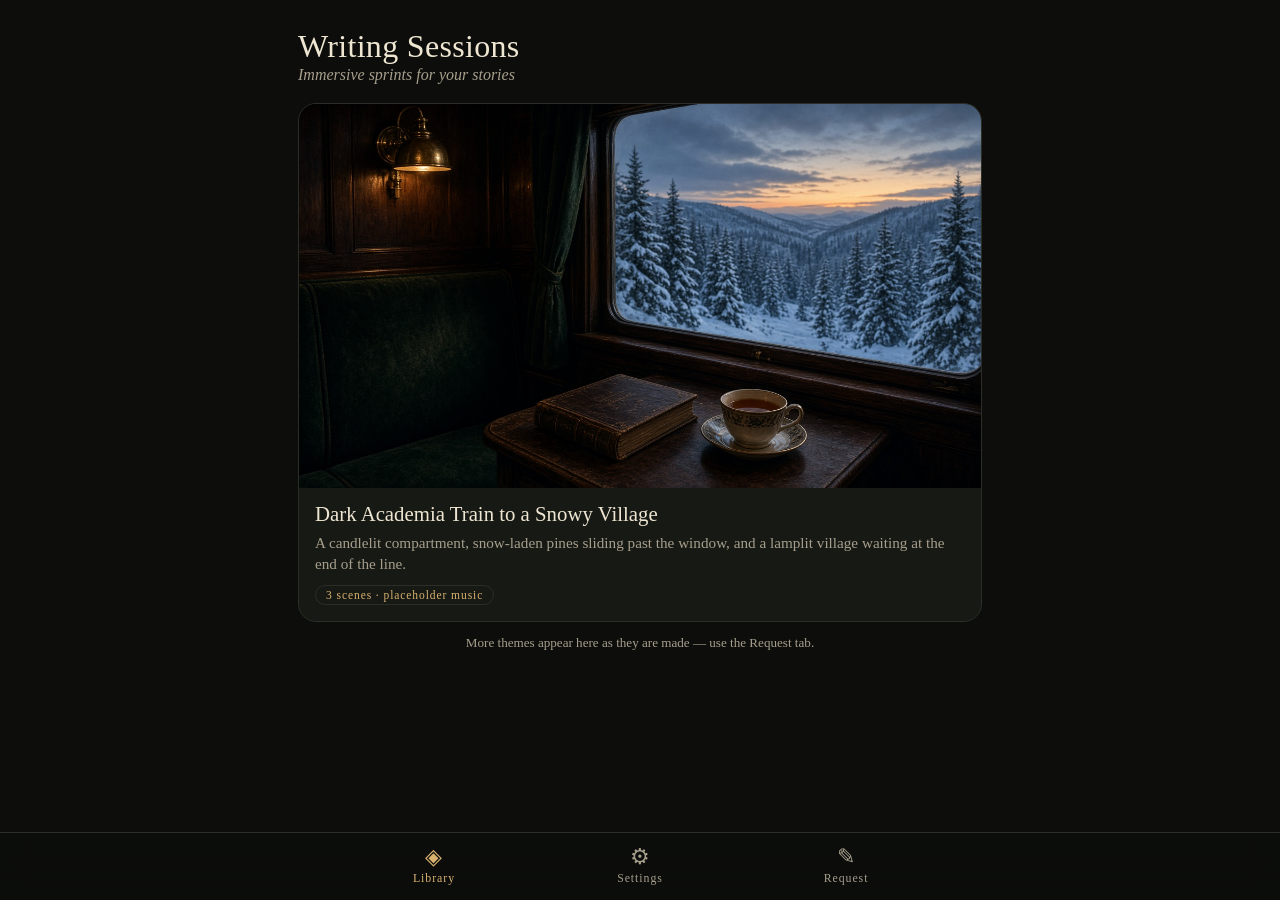
==== index.html @ 198879f4 "Writing Sessions prototype" ====
<!doctype html>
<html lang="en">
<head>
<meta charset="utf-8">
<meta name="viewport" content="width=device-width, initial-scale=1, viewport-fit=cover, user-scalable=no">
<title>Writing Sessions</title>
<meta name="description" content="Immersive writing sprints with slow cinematic scenes, ambience and chimes.">
<meta name="theme-color" content="#0d0e0c">
<meta name="apple-mobile-web-app-capable" content="yes">
<meta name="mobile-web-app-capable" content="yes">
<meta name="apple-mobile-web-app-status-bar-style" content="black-translucent">
<meta name="apple-mobile-web-app-title" content="Writing Sessions">
<link rel="manifest" href="manifest.webmanifest">
<link rel="icon" href="icons/icon-192.png">
<link rel="apple-touch-icon" href="icons/apple-touch-icon.png">
<link rel="stylesheet" href="css/app.css">
</head>
<body>
<main id="app">
  <section id="view-library" class="view"></section>
  <section id="view-settings" class="view" hidden></section>
  <section id="view-request" class="view" hidden></section>
</main>
<nav class="tabs" aria-label="Main">
  <button data-tab="library" class="on"><span>◈</span>Library</button>
  <button data-tab="settings"><span>⚙︎</span>Settings</button>
  <button data-tab="request"><span>✎</span>Request</button>
</nav>
<div id="sheet" class="sheet" hidden></div>
<div id="player" hidden></div>
<noscript><p style="padding:2rem">Writing Sessions needs JavaScript.</p></noscript>
<script type="module" src="js/app.js"></script>
</body>
</html>
---- css/app.css ----
:root { --bg:#0d0e0c; --ink:#efe6d2; --muted:#a79f8c; --accent:#d9b26f; --card:#171915; --line:#2b2d26;
  --serif:'Iowan Old Style','Palatino Linotype',Palatino,'Book Antiqua','Hoefler Text',Georgia,serif; }
* { box-sizing:border-box; -webkit-tap-highlight-color:transparent; }
html,body { margin:0; background:var(--bg); color:var(--ink); font-family:var(--serif); -webkit-text-size-adjust:100%; }
body { min-height:100vh; min-height:100dvh; overscroll-behavior:none; }
body.playing { overflow:hidden; }
button,input,textarea { font-family:inherit; color:inherit; }
a { color:var(--accent); }
[hidden] { display:none !important; }
.muted { color:var(--muted); } .small { font-size:.82rem; } .center { text-align:center; }

#app { padding:calc(env(safe-area-inset-top) + 18px) 18px calc(env(safe-area-inset-bottom) + 96px); max-width:720px; margin:0 auto; }
.top h1 { font-weight:500; font-size:2rem; letter-spacing:.01em; margin:.6rem 0 .1rem; }
.top p { margin:0 0 1.2rem; color:var(--muted); font-style:italic; }
h3 { font-size:.78rem; letter-spacing:.18em; text-transform:uppercase; color:var(--accent); font-weight:500; margin:1.6rem 0 .7rem; }
section { margin-bottom:.5rem; }

.tabs { position:fixed; left:0; right:0; bottom:0; display:flex; justify-content:center; gap:6px; background:rgba(13,14,12,.92); backdrop-filter:blur(14px); -webkit-backdrop-filter:blur(14px);
  border-top:1px solid var(--line); padding:8px 12px calc(env(safe-area-inset-bottom) + 8px); z-index:20; }
.tabs button { flex:1; max-width:200px; background:none; border:0; color:var(--muted); font-size:.74rem; letter-spacing:.08em; padding:6px 0; display:flex; flex-direction:column; align-items:center; gap:2px; }
.tabs button span { font-size:1.35rem; line-height:1; } .tabs button.on { color:var(--accent); }
body.playing .tabs { display:none; }

.cards { display:grid; gap:16px; }
.card-theme { text-align:left; background:var(--card); border:1px solid var(--line); border-radius:18px; overflow:hidden; padding:0; width:100%; }
.cover { background-size:cover; background-position:center; aspect-ratio:16/9; }
.cover.small { border-radius:14px; margin-bottom:14px; }
.meta { padding:14px 16px 16px; } .meta h2 { font-weight:500; font-size:1.3rem; margin:0 0 .35rem; } .meta p { margin:0 0 .7rem; color:var(--muted); font-size:.95rem; line-height:1.4; }
.pill { display:inline-block; font-size:.72rem; letter-spacing:.08em; border:1px solid var(--line); border-radius:99px; padding:3px 10px; color:var(--accent); }

.chips { display:grid; grid-template-columns:1fr 1fr; gap:10px; }
.chip { background:var(--card); border:1px solid var(--line); border-radius:14px; padding:12px; text-align:left; display:flex; flex-direction:column; gap:3px; }
.chip b { font-weight:500; font-size:1.05rem; } .chip small { color:var(--muted); font-size:.78rem; }
.chip.on { border-color:var(--accent); background:#1f1d15; } .chip.on b { color:var(--accent); }
.sum { margin:14px 0; color:var(--ink); font-style:italic; text-align:center; }

.btn { background:var(--accent); color:#1a150a; border:0; border-radius:14px; padding:13px 20px; font-size:1rem; font-weight:600; letter-spacing:.04em; }
.btn.big { width:100%; padding:16px; font-size:1.1rem; } .btn.ghost { background:transparent; color:var(--ink); border:1px solid var(--line); }
.btn:disabled { opacity:.5; }

.field { display:flex; align-items:center; justify-content:space-between; gap:12px; padding:10px 0; border-bottom:1px solid var(--line); }
.field.col { flex-direction:column; align-items:stretch; border:0; gap:6px; } .field span { font-size:1rem; } .field small { color:var(--muted); }
input[type=number],input[type=url],input[type=email],input:not([type]),textarea { background:var(--card); border:1px solid var(--line); border-radius:12px; padding:12px; font-size:1rem; width:100%; }
textarea { resize:vertical; min-height:96px; line-height:1.4; }
input:focus,textarea:focus { outline:1px solid var(--accent); }
.stepper { display:flex; align-items:center; gap:6px; } .stepper input { width:64px; text-align:center; padding:9px 4px; -moz-appearance:textfield; }
.stepper input::-webkit-outer-spin-button,.stepper input::-webkit-inner-spin-button { -webkit-appearance:none; }
.stepper button { width:38px; height:38px; border-radius:50%; border:1px solid var(--line); background:var(--card); font-size:1.3rem; line-height:1; }
.stepper em { color:var(--muted); font-style:normal; width:30px; font-size:.85rem; }
.switch,.slider { display:flex; justify-content:space-between; align-items:center; padding:12px 0; border-bottom:1px solid var(--line); gap:16px; }
.slider input { flex:1; max-width:55%; accent-color:var(--accent); }
.switch input { width:46px; height:28px; accent-color:var(--accent); }
.status { margin-top:16px; border-radius:14px; padding:14px 16px; display:flex; flex-direction:column; gap:4px; }
.status.ok { background:#1b2418; border:1px solid #3b5a33; } .status.warn { background:#2a2114; border:1px solid #6b5326; }
.status b { font-weight:600; } .status span { color:var(--muted); font-size:.92rem; }
.reqs { list-style:none; margin:0; padding:0; display:grid; gap:10px; } .reqs li { background:var(--card); border:1px solid var(--line); border-radius:12px; padding:12px; display:flex; flex-direction:column; gap:4px; }
.reqs small { color:var(--muted); } .st.sent { color:#8fc27f; } .st.queued { color:#e0b25a; }

.sheet { position:fixed; inset:0; background:rgba(0,0,0,.6); z-index:40; display:flex; align-items:flex-end; justify-content:center; }
.sheet-card { position:relative; background:#12130f; border:1px solid var(--line); border-radius:24px 24px 0 0; width:100%; max-width:640px; max-height:92dvh; overflow:auto;
  padding:18px 18px calc(env(safe-area-inset-bottom) + 20px); animation:up .28s ease-out; }
.sheet-card h2 { font-weight:500; font-size:1.4rem; margin:.2rem 0 .3rem; }
.sheet-x { position:absolute; right:14px; top:14px; z-index:2; width:36px; height:36px; border-radius:50%; border:0; background:rgba(0,0,0,.55); font-size:1rem; }
@keyframes up { from { transform:translateY(40px); opacity:0 } to { transform:none; opacity:1 } }

/* ---------- player ---------- */
#player { position:fixed; inset:0; z-index:100; background:#000; overflow:hidden; color:#f6efde; user-select:none; -webkit-user-select:none; -webkit-touch-callout:none; }
.stage,.layer { position:absolute; inset:0; }
.stage { z-index:0; isolation:isolate; }
.layer { opacity:0; background:#000; }
.layer .still,.layer video { position:absolute; inset:0; width:100%; height:100%; object-fit:cover; }
.layer video { opacity:0; transition:opacity .4s; } .layer video.on { opacity:1; }
.layer .still.kb { animation:kb 46s ease-in-out infinite alternate; transform-origin:60% 55%; }
@keyframes kb { from { transform:scale(1.02) translate3d(0,0,0); } to { transform:scale(1.16) translate3d(-2.5%,-1.5%,0); } }
.vignette { position:absolute; inset:0; pointer-events:none;
  background:linear-gradient(to top, rgba(0,0,0,.62) 0%, rgba(0,0,0,0) 38%), radial-gradient(ellipse at center, rgba(0,0,0,0) 55%, rgba(0,0,0,.45) 100%); }
.card,.breaktext { position:absolute; left:0; right:0; display:flex; justify-content:center; padding:0 9vw; opacity:0; transition:opacity 1.6s ease-in-out; pointer-events:none; text-align:center; }
.card { top:0; bottom:0; align-items:center; background:radial-gradient(ellipse at center, rgba(0,0,0,.42), rgba(0,0,0,0) 70%); }
.card.on,.breaktext.on { opacity:1; }
.card p { font-size:clamp(2rem, 7.5vmin, 4.6rem); font-style:italic; font-weight:400; margin:0; line-height:1.2; text-shadow:0 2px 24px rgba(0,0,0,.8); letter-spacing:.01em; }
.breaktext { top:18%; }
.breaktext p { margin:0; font-size:clamp(1.15rem, 3.6vmin, 2rem); font-style:italic; max-width:28ch; line-height:1.35; text-shadow:0 2px 18px rgba(0,0,0,.9); color:#efe3c4; }
.hud { position:absolute; left:calc(env(safe-area-inset-left) + 6vw); bottom:calc(env(safe-area-inset-bottom) + 5.2vh); opacity:0; transition:opacity 1s; text-shadow:0 2px 20px rgba(0,0,0,.85); pointer-events:none; }
.hud-on .hud { opacity:1; }
.hud-label { font-size:clamp(.85rem, 2.6vmin, 1.5rem); letter-spacing:.34em; text-transform:uppercase; color:var(--accent); min-height:1.2em; padding-left:.2em; }
.hud-clock { font-size:clamp(4.2rem, 22vmin, 15rem); line-height:.95; font-weight:400; font-variant-numeric:tabular-nums lining-nums; letter-spacing:.01em; margin-left:-.03em; }
@media (orientation:landscape) { .hud-clock { font-size:clamp(4rem, 26vmin, 15rem); } }
.bar { position:absolute; left:0; right:0; bottom:0; height:4px; background:rgba(255,255,255,.12); }
.bar i { display:block; height:100%; width:100%; background:var(--accent); transform-origin:left; transform:scaleX(0); box-shadow:0 0 10px var(--accent); }
.controls { position:absolute; inset:0; pointer-events:none; opacity:0; transition:opacity .35s; }
.show-controls .controls,.paused .controls,.done .controls { opacity:1; }
.controls > * { pointer-events:auto; }
.ctl { display:flex; align-items:center; justify-content:center; padding:0; background:rgba(10,10,8,.55); border:1px solid rgba(255,255,255,.2); color:#fff; border-radius:50%; width:52px; height:52px; font-size:1.15rem; backdrop-filter:blur(8px); -webkit-backdrop-filter:blur(8px); }
.ctl.close { position:absolute; top:calc(env(safe-area-inset-top) + 14px); right:calc(env(safe-area-inset-right) + 14px); }
.ctl-row { position:absolute; right:calc(env(safe-area-inset-right) + 16px); bottom:calc(env(safe-area-inset-bottom) + 5vh); display:flex; gap:12px; }
@media (orientation:portrait) { .ctl-row { right:auto; left:50%; transform:translateX(-50%); bottom:calc(env(safe-area-inset-bottom) + 3.5vh); } .hud { bottom:calc(env(safe-area-inset-bottom) + 14vh); } }
.speedbadge { position:absolute; top:calc(env(safe-area-inset-top) + 22px); left:18px; font-size:.8rem; letter-spacing:.1em; color:var(--accent); }
.done .controls .done-btn { position:absolute; left:50%; bottom:calc(env(safe-area-inset-bottom) + 12vh); transform:translateX(-50%); width:auto; white-space:nowrap; }
.prep { position:absolute; inset:0; background:#050504; display:flex; align-items:center; justify-content:center; transition:opacity 1s; z-index:5; }
.prep.gone { opacity:0; pointer-events:none; } .prep p { font-style:italic; color:var(--muted); font-size:1.2rem; animation:pulse 2s ease-in-out infinite; }
@keyframes pulse { 50% { opacity:.4 } }
.confirm { position:absolute; inset:0; z-index:9; background:rgba(0,0,0,.7); display:flex; align-items:center; justify-content:center; }
.confirm > div { background:#14150f; border:1px solid var(--line); border-radius:18px; padding:22px; display:flex; flex-direction:column; gap:10px; min-width:240px; text-align:center; }
.confirm p { margin:0 0 6px; font-size:1.2rem; font-style:italic; }
.nosleep { position:absolute; width:1px; height:1px; opacity:.01; pointer-events:none; }
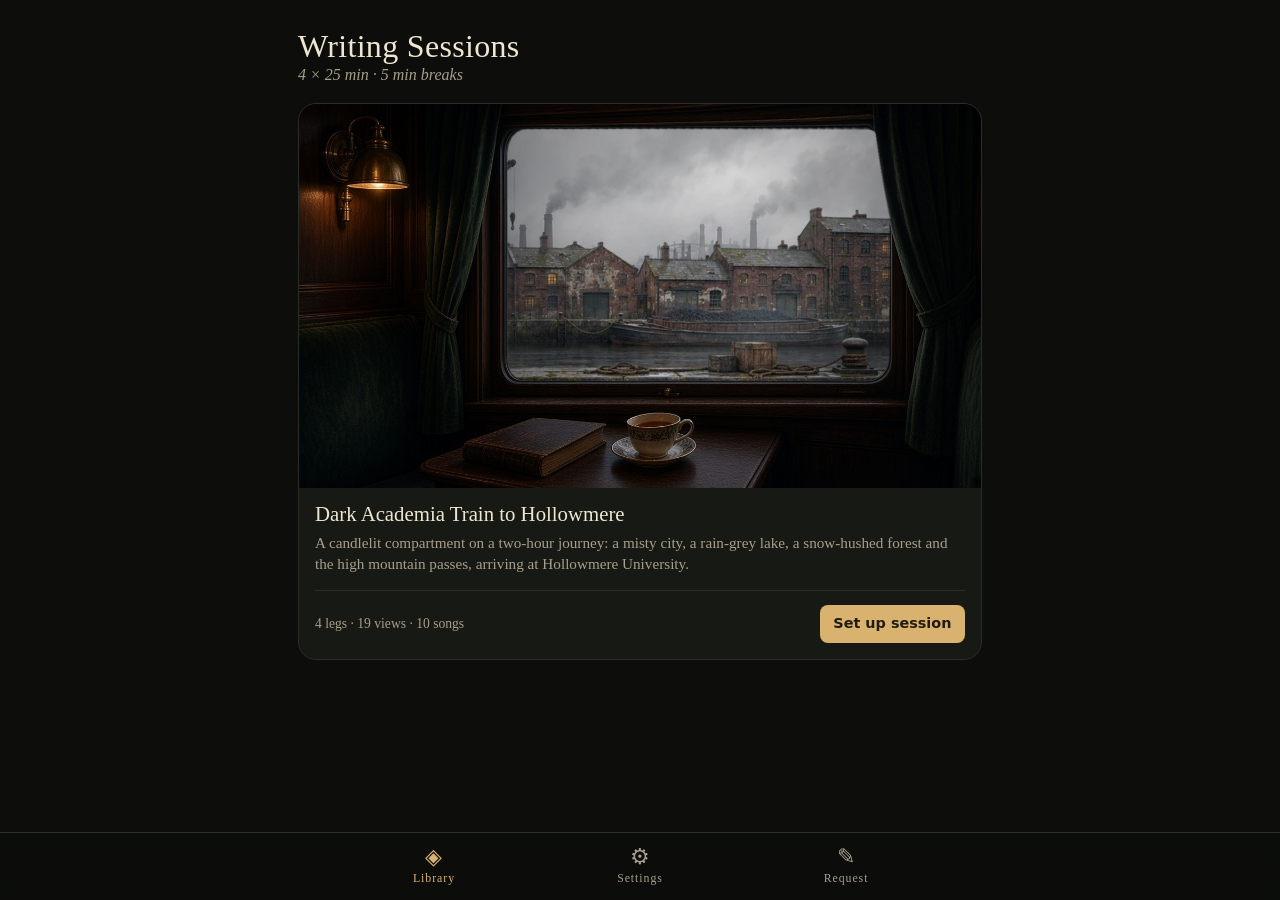
==== commit ab392b03: "Recompose the Hollowmere journey with clear sightlines and a dusk arrival" ====
--- a/index.html
+++ b/index.html
@@ -2,7 +2,7 @@
 <html lang="en">
 <head>
 <meta charset="utf-8">
-<meta name="viewport" content="width=device-width, initial-scale=1, viewport-fit=cover, user-scalable=no">
+<meta name="viewport" content="width=device-width, initial-scale=1, viewport-fit=cover">
 <title>Writing Sessions</title>
 <meta name="description" content="Immersive writing sprints with slow cinematic scenes, ambience and chimes.">
 <meta name="theme-color" content="#0d0e0c">
--- a/css/app.css
+++ b/css/app.css
@@ -26,8 +26,12 @@
 .cover { background-size:cover; background-position:center; aspect-ratio:16/9; }
 .cover.small { border-radius:14px; margin-bottom:14px; }
 .meta { padding:14px 16px 16px; } .meta h2 { font-weight:500; font-size:1.3rem; margin:0 0 .35rem; } .meta p { margin:0 0 .7rem; color:var(--muted); font-size:.95rem; line-height:1.4; }
-.pill { display:inline-block; font-size:.72rem; letter-spacing:.08em; border:1px solid var(--line); border-radius:99px; padding:3px 10px; color:var(--accent); }
 
+.journey-actions { display:flex; align-items:center; justify-content:space-between; flex-wrap:wrap; gap:.6rem; margin-top:1rem; border-top:1px solid var(--line); padding-top:.85rem; }
+.journey-details { color:var(--muted); font-size:.85rem; }
+.choose-session { background:var(--accent); color:#211b11; font:600 .9rem/1.3 system-ui,sans-serif; padding:.6rem .85rem; border-radius:.5rem; }
+.card-theme:focus-visible,.card-theme:hover { border-color:var(--accent); }
+button:focus-visible { outline:2px solid var(--accent); outline-offset:2px; }
 .chips { display:grid; grid-template-columns:1fr 1fr; gap:10px; }
 .chip { background:var(--card); border:1px solid var(--line); border-radius:14px; padding:12px; text-align:left; display:flex; flex-direction:column; gap:3px; }
 .chip b { font-weight:500; font-size:1.05rem; } .chip small { color:var(--muted); font-size:.78rem; }
@@ -64,7 +68,7 @@
 @keyframes up { from { transform:translateY(40px); opacity:0 } to { transform:none; opacity:1 } }
 
 /* ---------- player ---------- */
-#player { position:fixed; inset:0; z-index:100; background:#000; overflow:hidden; color:#f6efde; user-select:none; -webkit-user-select:none; -webkit-touch-callout:none; }
+#player { touch-action:manipulation; position:fixed; inset:0; z-index:100; background:#000; overflow:hidden; color:#f6efde; user-select:none; -webkit-user-select:none; -webkit-touch-callout:none; }
 .stage,.layer { position:absolute; inset:0; }
 .stage { z-index:0; isolation:isolate; }
 .layer { opacity:0; background:#000; }
@@ -103,3 +107,15 @@
 .confirm > div { background:#14150f; border:1px solid var(--line); border-radius:18px; padding:22px; display:flex; flex-direction:column; gap:10px; min-width:240px; text-align:center; }
 .confirm p { margin:0 0 6px; font-size:1.2rem; font-style:italic; }
 .nosleep { position:absolute; width:1px; height:1px; opacity:.01; pointer-events:none; }
+.hud-scene { font-size:clamp(.62rem, 1.7vmin, .9rem); letter-spacing:.18em; text-transform:uppercase; color:rgba(255,255,255,.55); min-height:1.1em; padding-left:.25em; margin-bottom:.2em; font-style:italic; }
+#player .layer video, #player .layer img, #player .layer canvas { object-position: var(--obj-pos, 50% 50%); }
+
+/* seek feedback + 5-button control row */
+.ctl-row { gap:10px; }
+.seekfx { position:absolute; top:0; bottom:0; width:34%; display:flex; align-items:center; justify-content:center; pointer-events:none; z-index:4; opacity:0; }
+.seekfx.l { left:0; border-radius:0 100% 100% 0 / 0 50% 50% 0; } .seekfx.r { right:0; border-radius:100% 0 0 100% / 50% 0 0 50%; }
+.seekfx span { font:600 1.1rem system-ui,sans-serif; letter-spacing:.04em; background:rgba(0,0,0,.45); padding:.5em .9em; border-radius:99px; }
+.seekfx.go { animation:seekfx .6s ease-out; }
+@keyframes seekfx { 0% { opacity:0; background:rgba(255,255,255,.0) } 20% { opacity:1; background:rgba(255,255,255,.12) } 100% { opacity:0; background:rgba(255,255,255,0) } }
+/* schema-3 window stage: the live canvas fills the stage like a video would */
+.layer canvas { position:absolute; inset:0; width:100%; height:100%; object-fit:cover; display:block; }
